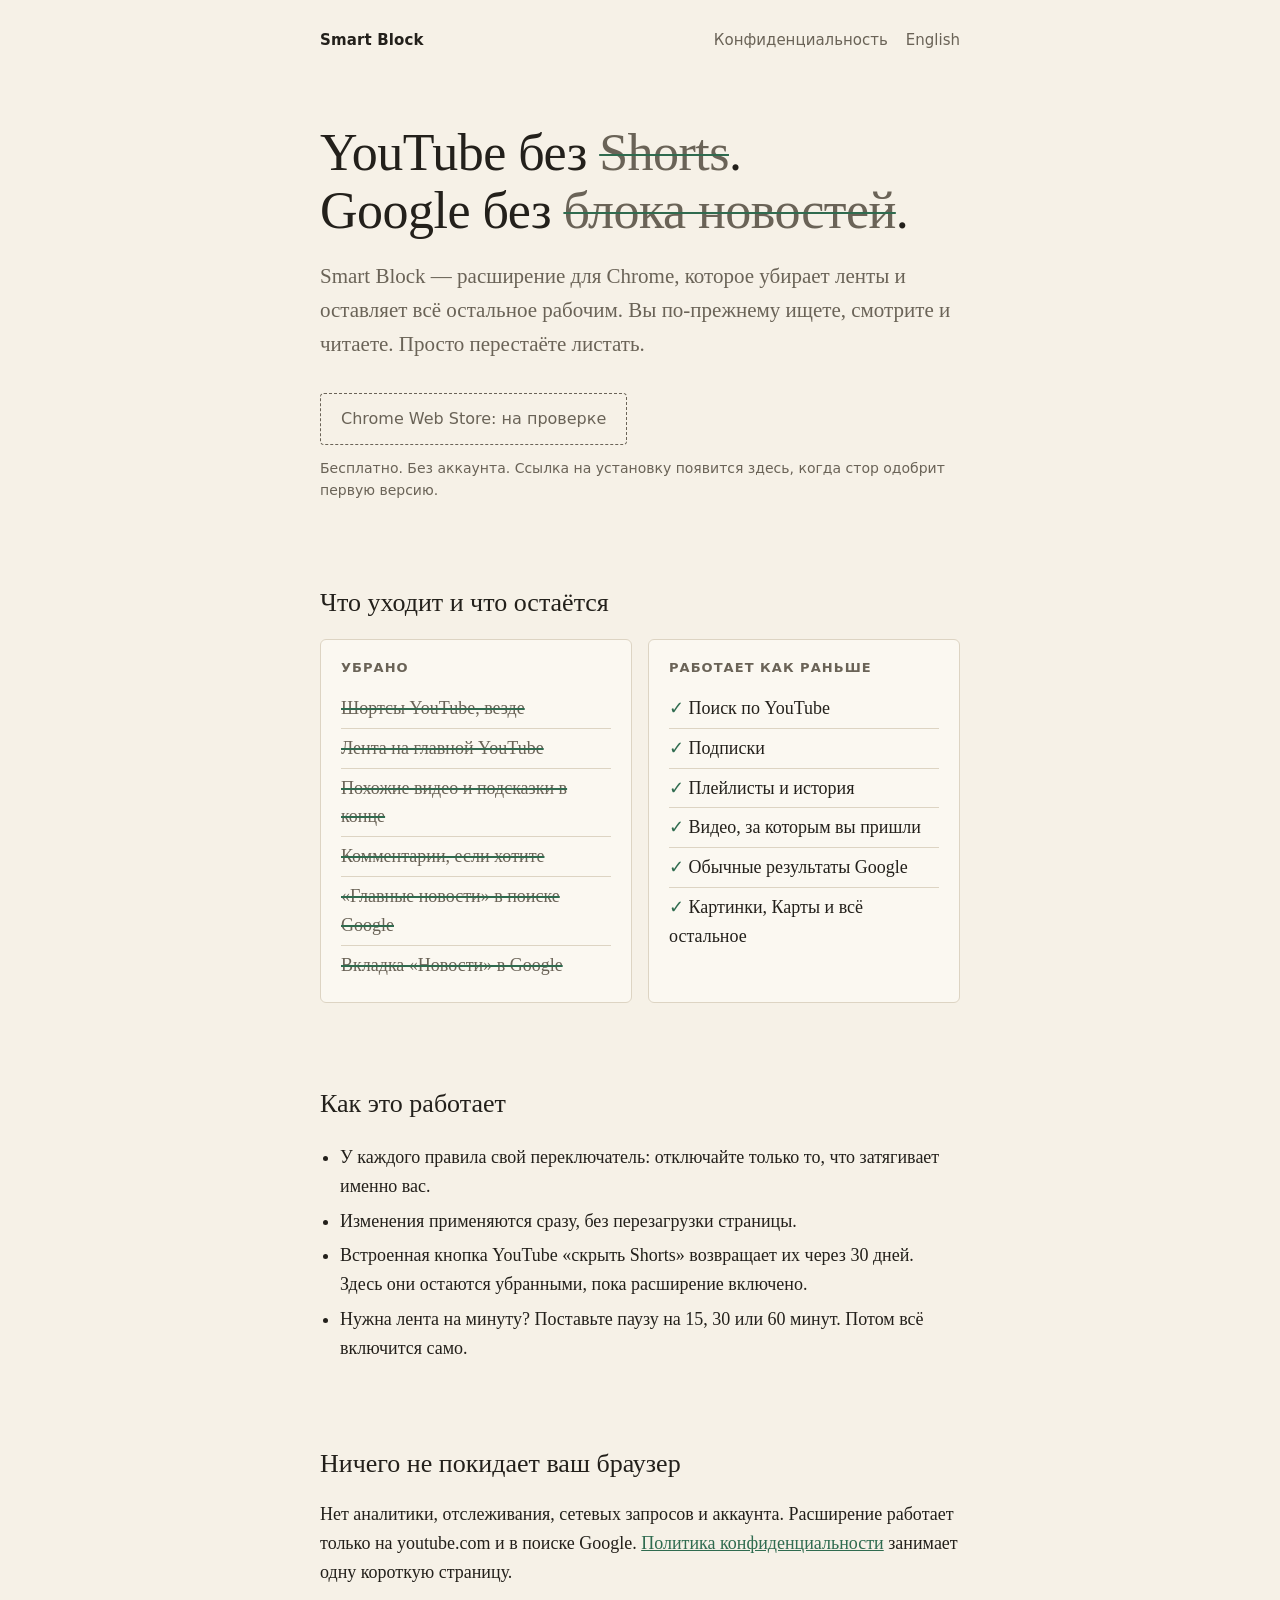
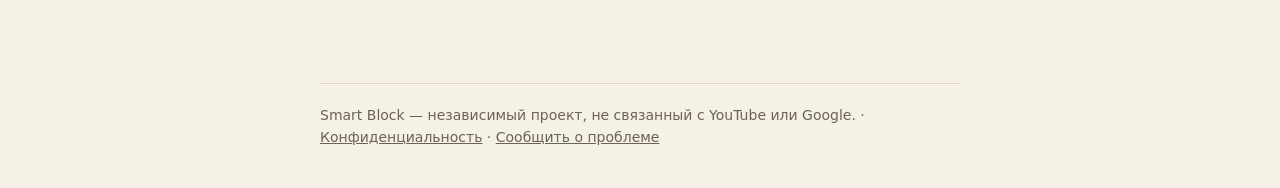
==== ru/index.html @ ee82c9b4 "Smart Block website: landing page in English and Russian, privacy policy Why: the Chrome Web Store n" ====
<!doctype html>
<html lang="ru">
<head>
<meta charset="utf-8">
<meta name="viewport" content="width=device-width, initial-scale=1">
<title>Smart Block — убрать Shorts и рекомендации YouTube</title>
<meta name="description" content="Бесплатное расширение для Chrome: убирает шортсы, рекомендации и ленту YouTube и блок «Главные новости» в поиске Google. Поиск и подписки работают как обычно.">
<link rel="stylesheet" href="../style.css">
</head>
<body>
<div class="wrap">
<header class="top">
  <a class="name" href="./">Smart Block</a>
  <nav><a href="privacy.html">Конфиденциальность</a><a href="../" lang="en">English</a></nav>
</header>
<main>
<h1>YouTube без <s>Shorts</s>.<br>Google без <s>блока новостей</s>.</h1>
<p class="lead">Smart Block — расширение для Chrome, которое убирает ленты и оставляет всё остальное рабочим. Вы по-прежнему ищете, смотрите и читаете. Просто перестаёте листать.</p>
<span class="cta soon">Chrome Web Store: на проверке</span>
<p class="note">Бесплатно. Без аккаунта. Ссылка на установку появится здесь, когда стор одобрит первую версию.</p>

<h2>Что уходит и что остаётся</h2>
<div class="cols">
  <div class="box gone"><h3>Убрано</h3><ul><li>Шортсы YouTube, везде</li><li>Лента на главной YouTube</li><li>Похожие видео и подсказки в конце</li><li>Комментарии, если хотите</li><li>«Главные новости» в поиске Google</li><li>Вкладка «Новости» в Google</li></ul></div>
  <div class="box stay"><h3>Работает как раньше</h3><ul><li>Поиск по YouTube</li><li>Подписки</li><li>Плейлисты и история</li><li>Видео, за которым вы пришли</li><li>Обычные результаты Google</li><li>Картинки, Карты и всё остальное</li></ul></div>
</div>

<h2>Как это работает</h2>
<ul class="plain"><li>У каждого правила свой переключатель: отключайте только то, что затягивает именно вас.</li><li>Изменения применяются сразу, без перезагрузки страницы.</li><li>Встроенная кнопка YouTube «скрыть Shorts» возвращает их через 30 дней. Здесь они остаются убранными, пока расширение включено.</li><li>Нужна лента на минуту? Поставьте паузу на 15, 30 или 60 минут. Потом всё включится само.</li></ul>

<h2>Ничего не покидает ваш браузер</h2>
<p>Нет аналитики, отслеживания, сетевых запросов и аккаунта. Расширение работает только на youtube.com и в поиске Google. <a href="privacy.html">Политика конфиденциальности</a> занимает одну короткую страницу.</p>
</main>
<footer>Smart Block — независимый проект, не связанный с YouTube или Google. · <a href="privacy.html">Конфиденциальность</a> · <a href="https://github.com/ismoilovmk/smart-block/issues">Сообщить о проблеме</a></footer>
</div>
</body>
</html>
---- style.css ----
:root {
  --paper: #f6f1e7;
  --ink: #23201b;
  --soft: #6a6357;
  --line: #ddd4c3;
  --card: #fbf8f1;
  --leaf: #2f6b4f;
}
@media (prefers-color-scheme: dark) {
  :root { --paper: #1b1a17; --ink: #ece6d9; --soft: #a39c8d; --line: #35322c; --card: #23211d; --leaf: #7fbf9c; }
}
* { box-sizing: border-box; }
html { -webkit-text-size-adjust: 100%; }
body {
  margin: 0; background: var(--paper); color: var(--ink);
  font: 18px/1.6 Georgia, "Iowan Old Style", "Times New Roman", serif;
}
.wrap { max-width: 680px; margin: 0 auto; padding: 0 20px; }
header.top { display: flex; justify-content: space-between; align-items: baseline; padding: 28px 0 0; font-family: system-ui, "Segoe UI", sans-serif; font-size: 15px; }
header.top .name { font-weight: 600; letter-spacing: .01em; color: var(--ink); text-decoration: none; }
header.top nav a { color: var(--soft); text-decoration: none; margin-left: 18px; }
header.top nav a:hover { color: var(--ink); }
h1 { font-size: clamp(34px, 7vw, 52px); line-height: 1.12; font-weight: 400; margin: 72px 0 20px; letter-spacing: -.01em; }
h1 s { color: var(--soft); text-decoration-thickness: 2px; text-decoration-color: var(--leaf); }
.lead { font-size: 21px; color: var(--soft); margin: 0 0 32px; max-width: 34em; }
.cta { display: inline-block; font-family: system-ui, "Segoe UI", sans-serif; font-size: 16px; padding: 12px 20px; border: 1.5px solid var(--ink); border-radius: 4px; color: var(--ink); text-decoration: none; }
.cta.soon { border-style: dashed; color: var(--soft); border-color: var(--soft); }
.note { font-family: system-ui, "Segoe UI", sans-serif; font-size: 14px; color: var(--soft); margin: 12px 0 0; }
h2 { font-size: 26px; font-weight: 400; margin: 80px 0 16px; }
.cols { display: grid; grid-template-columns: 1fr 1fr; gap: 16px; }
@media (max-width: 560px) { .cols { grid-template-columns: 1fr; } }
.box { background: var(--card); border: 1px solid var(--line); border-radius: 6px; padding: 18px 20px; }
.box h3 { font-family: system-ui, "Segoe UI", sans-serif; font-size: 13px; letter-spacing: .08em; text-transform: uppercase; color: var(--soft); margin: 0 0 10px; font-weight: 600; }
.box ul { margin: 0; padding: 0; list-style: none; }
.box li { padding: 5px 0; border-top: 1px solid var(--line); }
.box li:first-child { border-top: 0; }
.gone li { text-decoration: line-through; text-decoration-color: var(--leaf); text-decoration-thickness: 1.5px; color: var(--soft); }
.stay li::before { content: "\2713\00a0"; color: var(--leaf); }
p { margin: 0 0 16px; }
.plain { padding-left: 20px; }
.plain li { margin: 6px 0; }
a { color: var(--leaf); }
footer { margin: 96px 0 40px; padding-top: 20px; border-top: 1px solid var(--line); font-family: system-ui, "Segoe UI", sans-serif; font-size: 14px; color: var(--soft); }
footer a { color: var(--soft); }
article h1 { font-size: 34px; margin-top: 56px; }
article h2 { font-size: 22px; margin: 40px 0 10px; }
article code { font-size: .85em; background: var(--card); border: 1px solid var(--line); border-radius: 3px; padding: 1px 5px; }
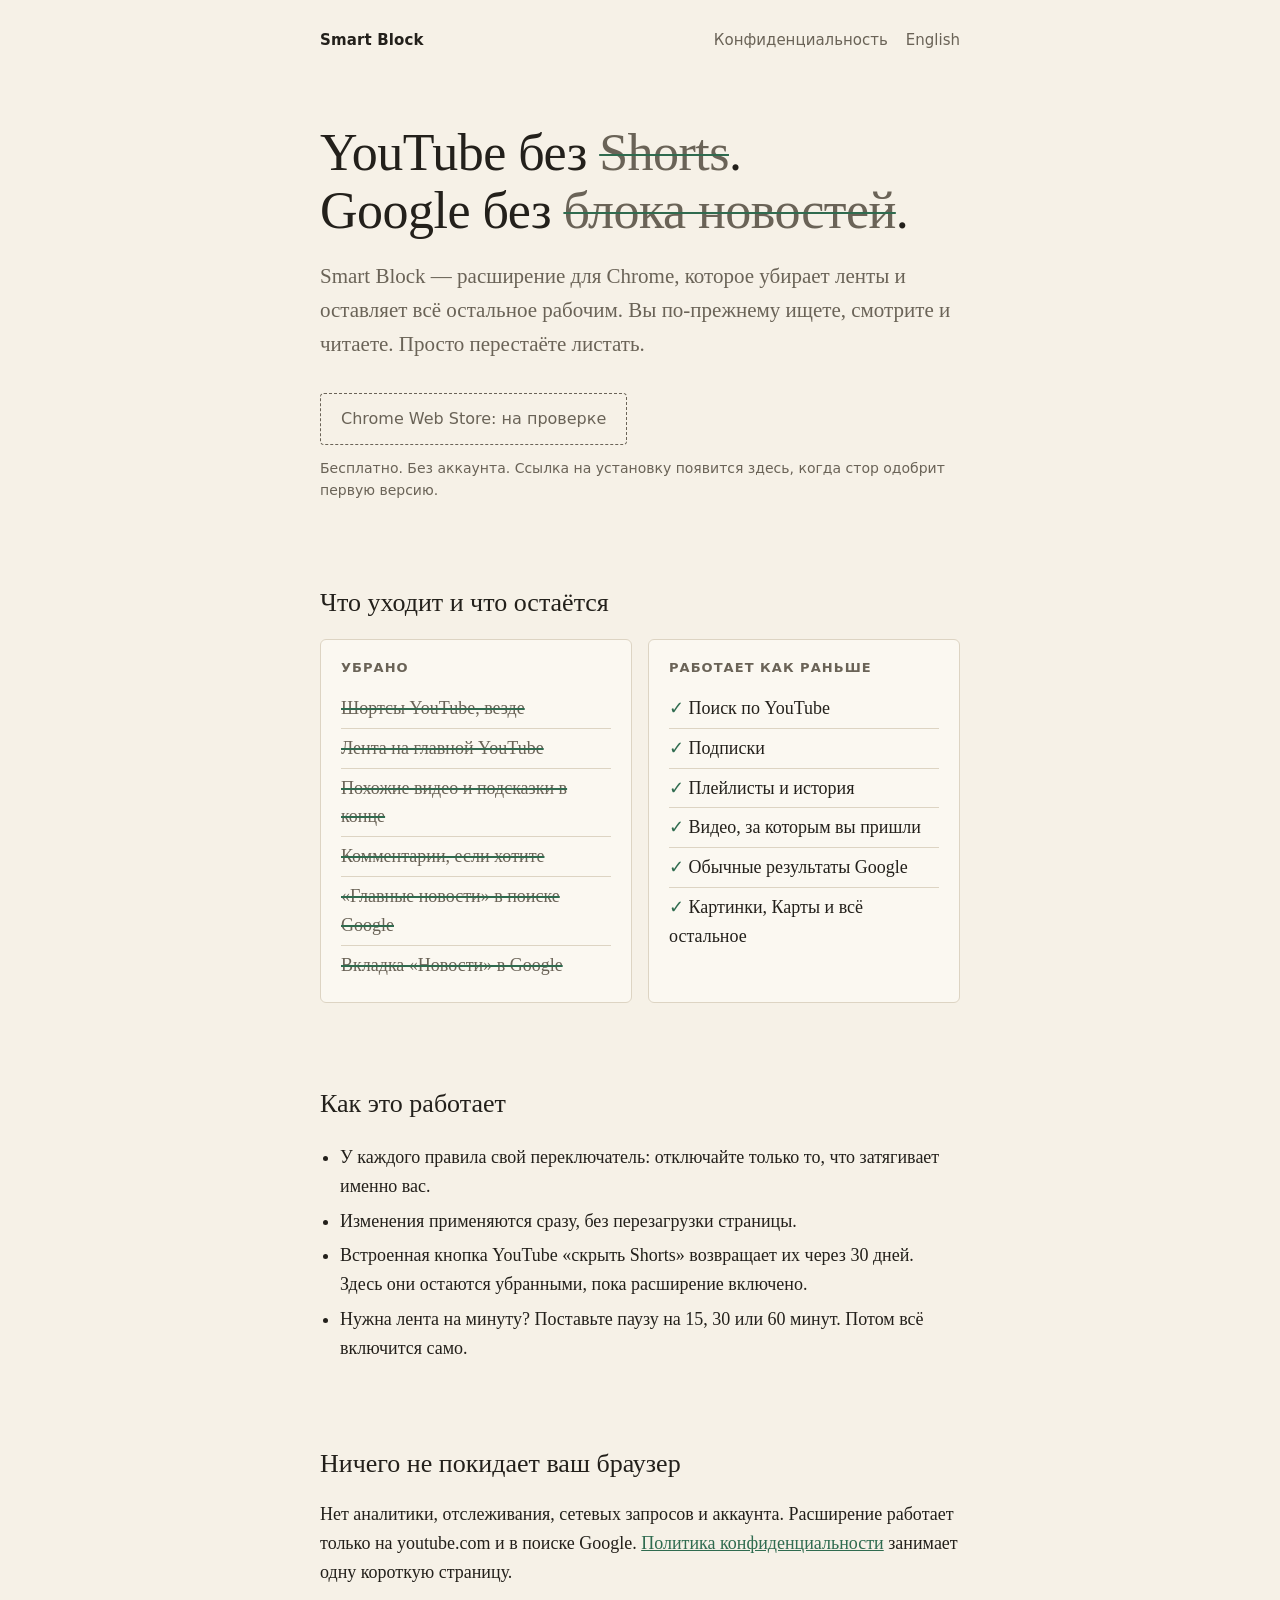
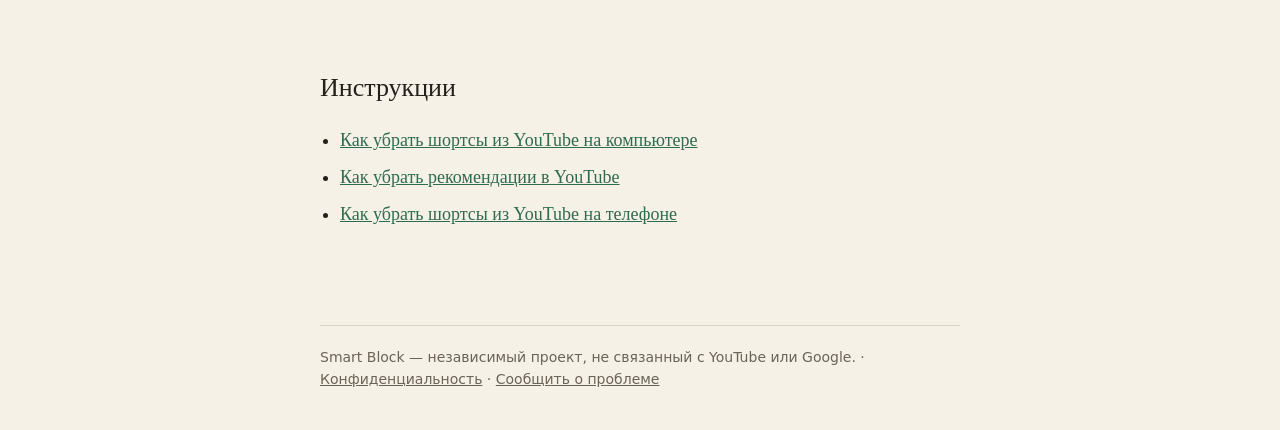
==== commit d8b2dc5c: "Add seven how-to guides, a sitemap and language links Why: keyword research showed people search for" ====
--- a/ru/index.html
+++ b/ru/index.html
@@ -5,6 +5,9 @@
 <meta name="viewport" content="width=device-width, initial-scale=1">
 <title>Smart Block — убрать Shorts и рекомендации YouTube</title>
 <meta name="description" content="Бесплатное расширение для Chrome: убирает шортсы, рекомендации и ленту YouTube и блок «Главные новости» в поиске Google. Поиск и подписки работают как обычно.">
+<link rel="canonical" href="https://ismoilovmk.github.io/smart-block/ru/">
+<link rel="alternate" hreflang="en" href="https://ismoilovmk.github.io/smart-block/">
+<link rel="alternate" hreflang="ru" href="https://ismoilovmk.github.io/smart-block/ru/">
 <link rel="stylesheet" href="../style.css">
 </head>
 <body>
@@ -30,6 +33,9 @@
 
 <h2>Ничего не покидает ваш браузер</h2>
 <p>Нет аналитики, отслеживания, сетевых запросов и аккаунта. Расширение работает только на youtube.com и в поиске Google. <a href="privacy.html">Политика конфиденциальности</a> занимает одну короткую страницу.</p>
+
+<h2>Инструкции</h2>
+<ul class="plain guides"><li><a href="ubrat-shorts-youtube.html">Как убрать шортсы из YouTube на компьютере</a></li><li><a href="ubrat-rekomendacii-youtube.html">Как убрать рекомендации в YouTube</a></li><li><a href="ubrat-shorts-na-telefone.html">Как убрать шортсы из YouTube на телефоне</a></li></ul>
 </main>
 <footer>Smart Block — независимый проект, не связанный с YouTube или Google. · <a href="privacy.html">Конфиденциальность</a> · <a href="https://github.com/ismoilovmk/smart-block/issues">Сообщить о проблеме</a></footer>
 </div>
--- a/style.css
+++ b/style.css
@@ -45,3 +45,11 @@
 article h1 { font-size: 34px; margin-top: 56px; }
 article h2 { font-size: 22px; margin: 40px 0 10px; }
 article code { font-size: .85em; background: var(--card); border: 1px solid var(--line); border-radius: 3px; padding: 1px 5px; }
+.guides li { margin: 8px 0; }
+.guide h1 { font-size: clamp(30px, 6vw, 42px); margin: 56px 0 6px; }
+.guide .updated { font-family: system-ui, "Segoe UI", sans-serif; font-size: 13px; color: var(--soft); margin: 0 0 24px; }
+.guide h2 { font-size: 24px; margin: 48px 0 12px; }
+.guide code { font-size: .85em; background: var(--card); border: 1px solid var(--line); border-radius: 3px; padding: 1px 5px; word-break: break-word; }
+.callout { background: var(--card); border-left: 3px solid var(--leaf); padding: 12px 16px; font-size: 16px; color: var(--soft); }
+.getit { margin-top: 64px; padding-top: 8px; border-top: 1px solid var(--line); }
+.getit h2 { margin-top: 32px; }
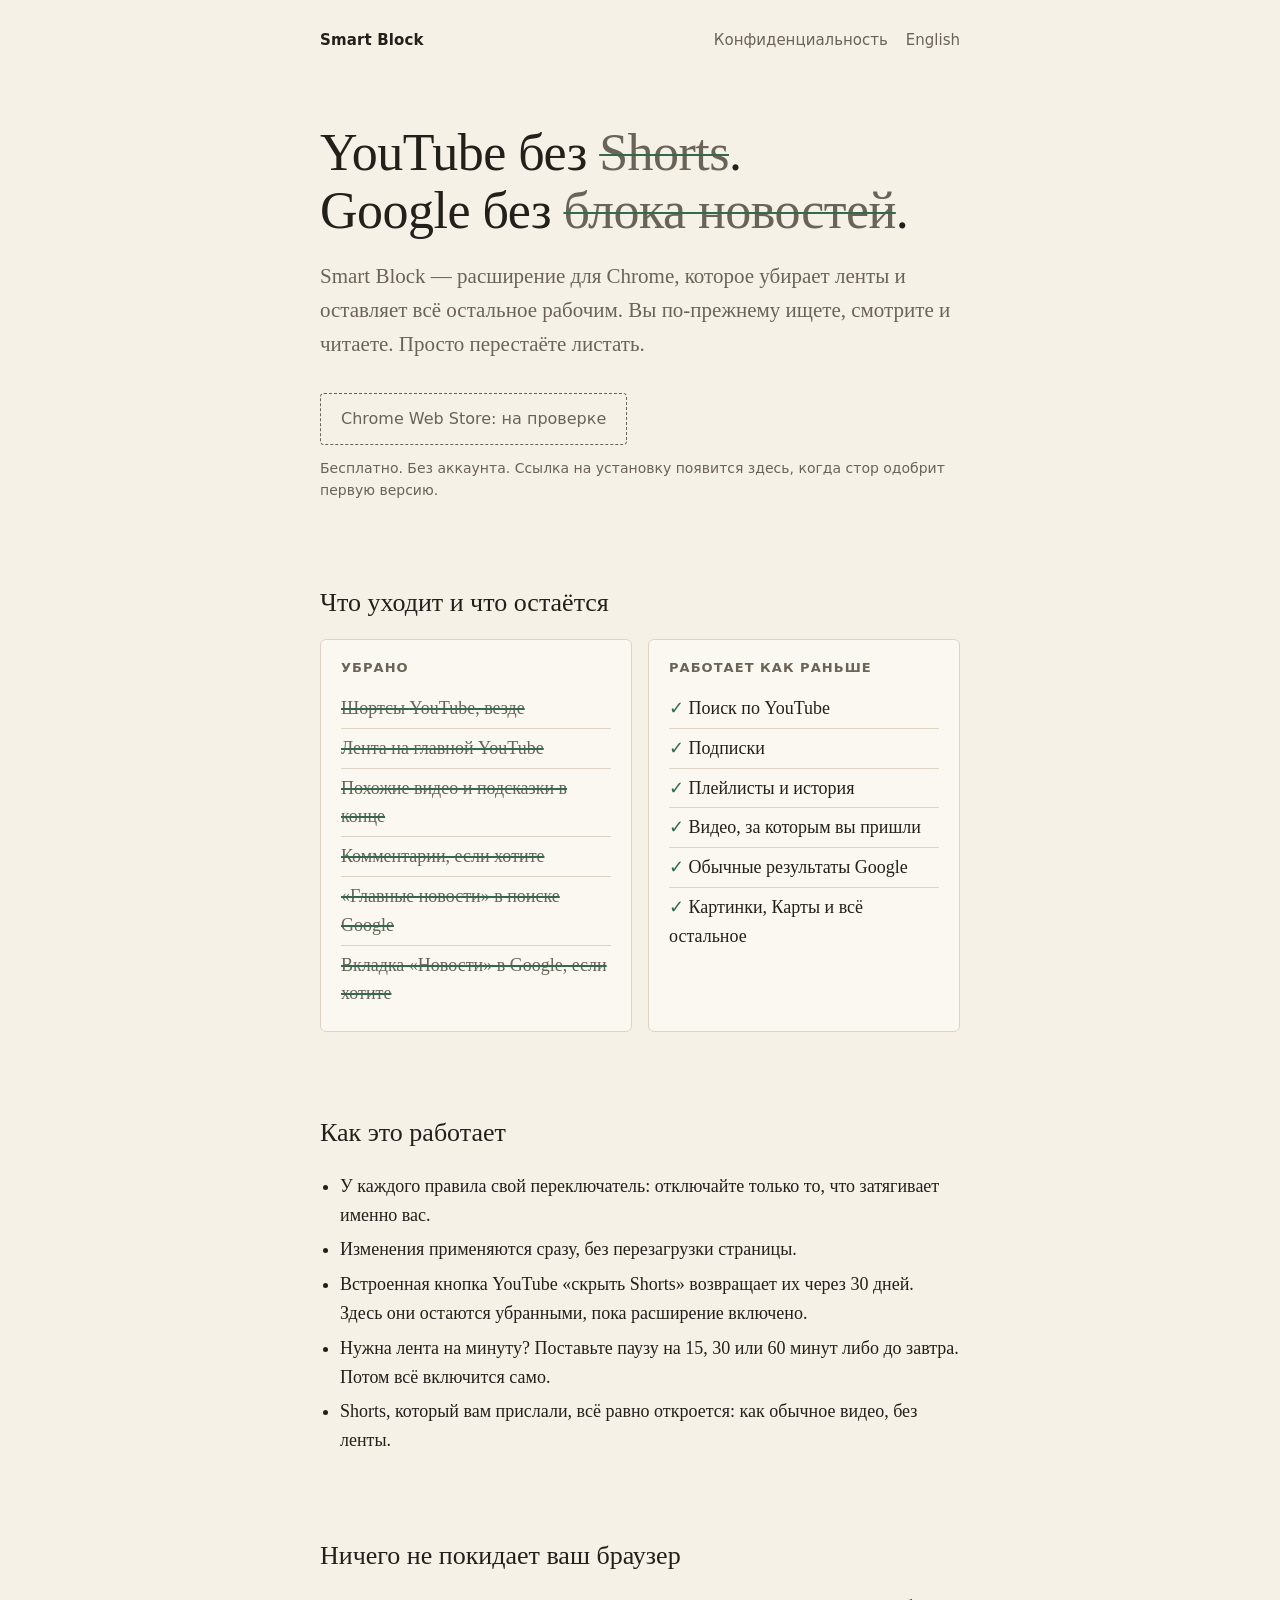
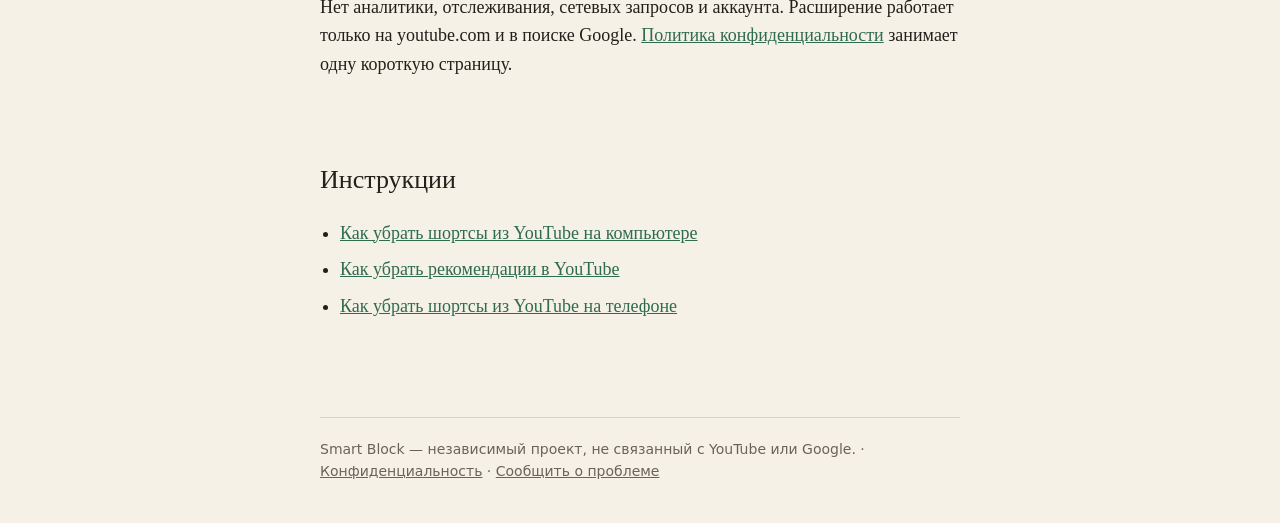
==== commit d2fdf358: "Describe version 1.1: Shorts open as normal videos, News tab optional Why: the pages said a Shorts l" ====
--- a/ru/index.html
+++ b/ru/index.html
@@ -24,12 +24,12 @@
 
 <h2>Что уходит и что остаётся</h2>
 <div class="cols">
-  <div class="box gone"><h3>Убрано</h3><ul><li>Шортсы YouTube, везде</li><li>Лента на главной YouTube</li><li>Похожие видео и подсказки в конце</li><li>Комментарии, если хотите</li><li>«Главные новости» в поиске Google</li><li>Вкладка «Новости» в Google</li></ul></div>
+  <div class="box gone"><h3>Убрано</h3><ul><li>Шортсы YouTube, везде</li><li>Лента на главной YouTube</li><li>Похожие видео и подсказки в конце</li><li>Комментарии, если хотите</li><li>«Главные новости» в поиске Google</li><li>Вкладка «Новости» в Google, если хотите</li></ul></div>
   <div class="box stay"><h3>Работает как раньше</h3><ul><li>Поиск по YouTube</li><li>Подписки</li><li>Плейлисты и история</li><li>Видео, за которым вы пришли</li><li>Обычные результаты Google</li><li>Картинки, Карты и всё остальное</li></ul></div>
 </div>
 
 <h2>Как это работает</h2>
-<ul class="plain"><li>У каждого правила свой переключатель: отключайте только то, что затягивает именно вас.</li><li>Изменения применяются сразу, без перезагрузки страницы.</li><li>Встроенная кнопка YouTube «скрыть Shorts» возвращает их через 30 дней. Здесь они остаются убранными, пока расширение включено.</li><li>Нужна лента на минуту? Поставьте паузу на 15, 30 или 60 минут. Потом всё включится само.</li></ul>
+<ul class="plain"><li>У каждого правила свой переключатель: отключайте только то, что затягивает именно вас.</li><li>Изменения применяются сразу, без перезагрузки страницы.</li><li>Встроенная кнопка YouTube «скрыть Shorts» возвращает их через 30 дней. Здесь они остаются убранными, пока расширение включено.</li><li>Нужна лента на минуту? Поставьте паузу на 15, 30 или 60 минут либо до завтра. Потом всё включится само.</li><li>Shorts, который вам прислали, всё равно откроется: как обычное видео, без ленты.</li></ul>
 
 <h2>Ничего не покидает ваш браузер</h2>
 <p>Нет аналитики, отслеживания, сетевых запросов и аккаунта. Расширение работает только на youtube.com и в поиске Google. <a href="privacy.html">Политика конфиденциальности</a> занимает одну короткую страницу.</p>
